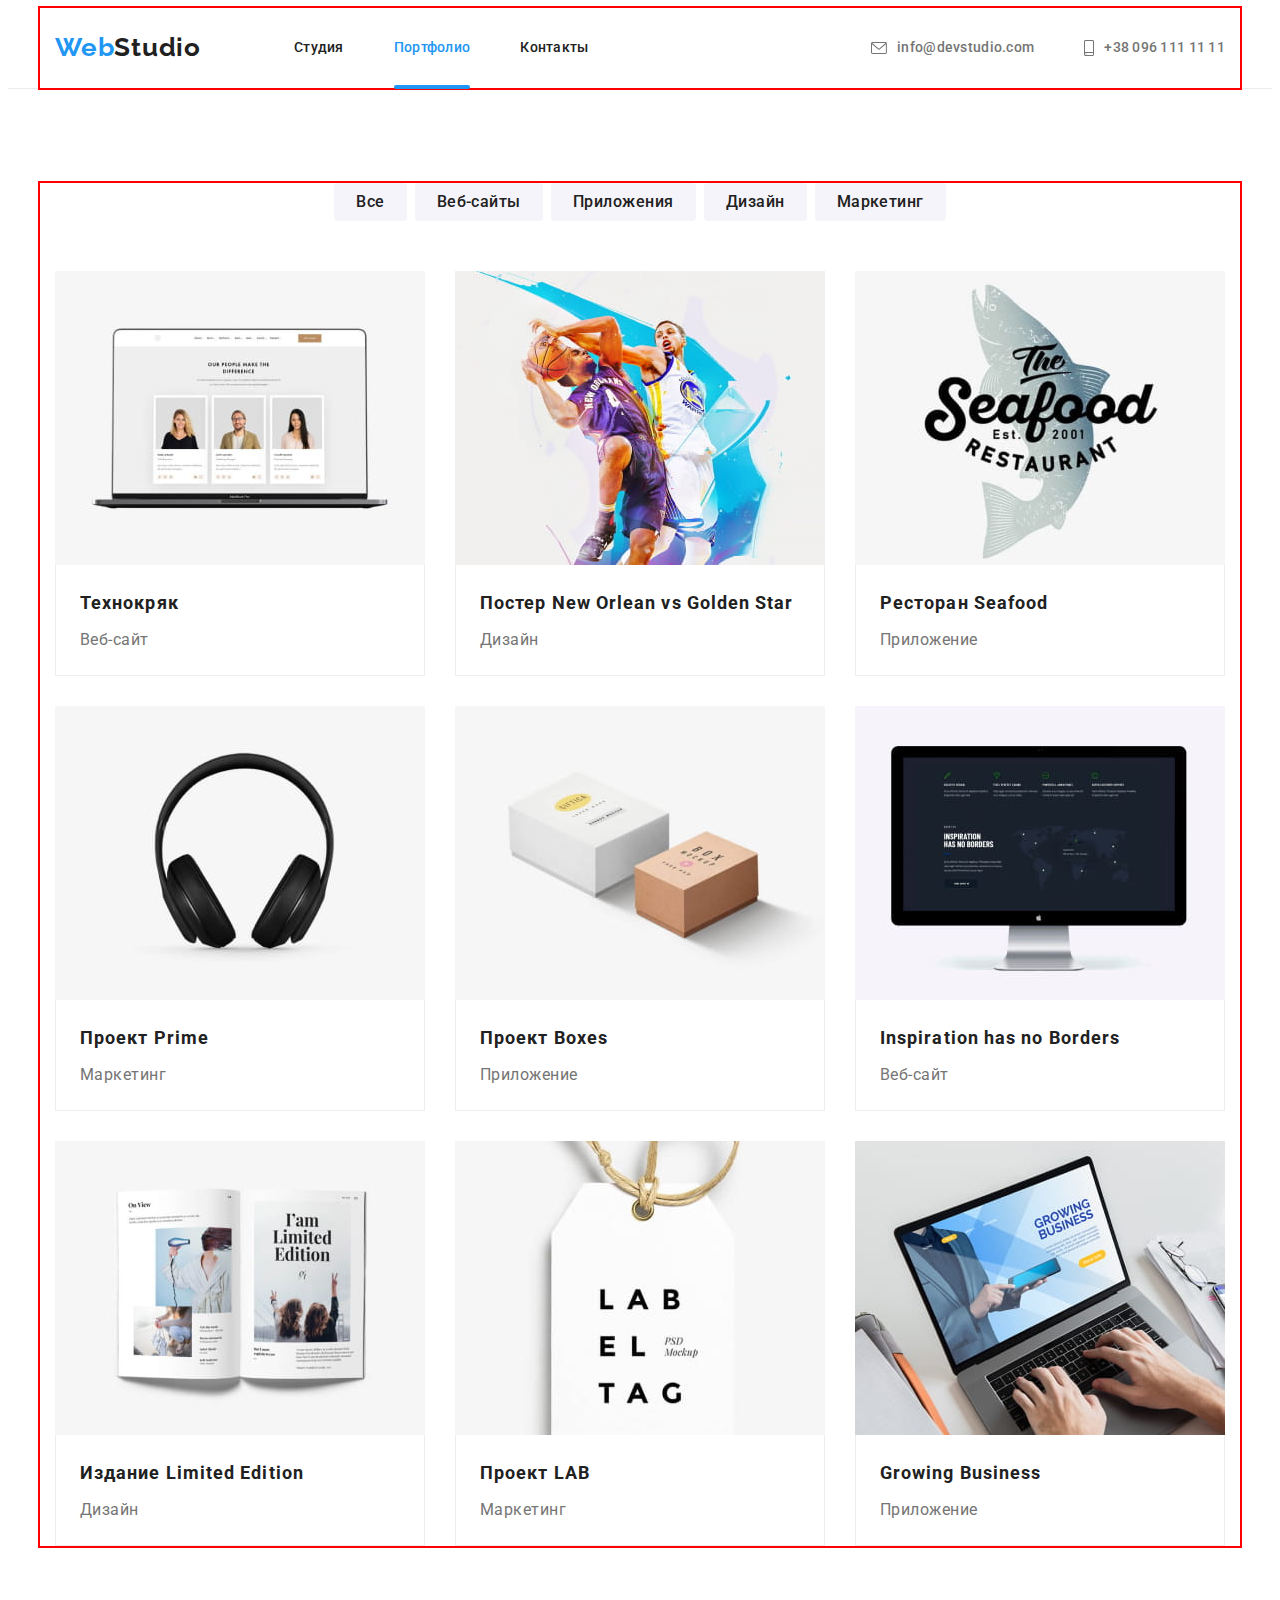
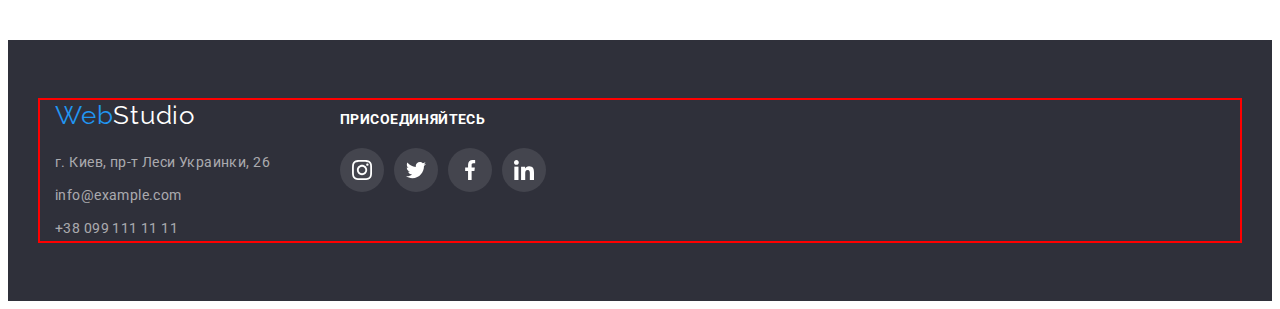
==== portfolio.html @ 6e66786e "adding files" ====
<!DOCTYPE html>
<html lang="ru">
  <head>
    <meta charset="UTF-8" />
    <meta http-equiv="X-UA-Compatible" content="IE=edge" />
    <meta name="viewport" content="width=device-width, initial-scale=1.0" />
    <title>Document</title>
    <link
      href="https://fonts.googleapis.com/css2?family=Raleway:wght@700&family=Roboto:wght@400;500;700;900&display=swap"
      rel="stylesheet"
    />
    <link
      rel="stylesheet"
      href="https://cdnjs.cloudflare.com/ajax/libs/modern-normalize/1.1.0/modern-normalize.min.css"
      integrity="sha512-wpPYUAdjBVSE4KJnH1VR1HeZfpl1ub8YT/NKx4PuQ5NmX2tKuGu6U/JRp5y+Y8XG2tV+wKQpNHVUX03MfMFn9Q=="
      crossorigin="anonymous"
      referrerpolicy="no-referrer"
    />
    <link
      rel="stylesheet"
      href="https://cdnjs.cloudflare.com/ajax/libs/animate.css/4.1.1/animate.min.css"
    />
    <link rel="stylesheet" href="./css/styles.css" />
  </head>
  <body class="page">
    <header class="header">
      <div class="container header-container">
        <nav class="nav-general">
          <a href="" class="logo link">
            <span class="accent">Web</span>Studio
          </a>
          <ul class="sitenav list">
            <li class="nav-item">
              <a class="sitenav-link link" href="./index.html">Студия</a>
            </li>
            <li class="nav-item">
              <a class="sitenav-link current link" href="">Портфолио</a>
            </li>
            <li class="nav-item">
              <a class="sitenav-link link" href="">Контакты</a>
            </li>
          </ul>
        </nav>
        <ul class="authnav-list list">
          <li class="sitenav-item">
            <a class="link authnav-link" href="mailto:info@devstudio.com">
              <svg class="header-icon" width="16" height="12">
                <use href="./images/symbol-defs.svg#icon-envelope"></use>
              </svg>
              info@devstudio.com</a
            >
          </li>
          <li class="sitenav-item">
            <a class="authnav-link link" href="tel:+380961111111">
              <svg class="header-icon" width="10" height="16">
                <use href="./images/symbol-defs.svg#icon-smartphone"></use>
              </svg>
              +38 096 111 11 11</a
            >
          </li>
        </ul>
      </div>
    </header>
    <main>
      <section class="section portfolio-section">
        <div class="container">
          <h1 class="visually-hidden">portfolio</h1>
          <ul class="list button-list">
            <li class="button-items">
              <button class="button-primary" type="button">Все</button>
            </li>
            <li class="button-items">
              <button class="button-primary" type="button">Веб-сайты</button>
            </li>
            <li class="button-items">
              <button class="button-primary" type="button">Приложения</button>
            </li>
            <li class="button-items">
              <button class="button-primary" type="button">Дизайн</button>
            </li>
            <li class="button-items">
              <button class="button-primary" type="button">Маркетинг</button>
            </li>
          </ul>
          <div class="projects-box">
            <ul class="projects-list list">
              <li class="projects-item">
                <a class="projects-link link" href="">
                  <div class="image-portfolio">
                    <img
                      src="./images/portfolio1.jpg"
                      alt="ноутбук с сайтом"
                      width="370"
                      height="294"
                    />
                    <div class="projects-overlay">
                      <p class="image-portfolio-text">
                        Ресурс предлагает комплексные предложения с разным
                        уровнем функционала и сервисов. Все это позволит
                        посетителю получить исчерпывающие сведения о компании
                        или частном лице.
                      </p>
                    </div>
                  </div>
                  <div class="items-portfolio">
                    <h2 class="items-title">Технокряк</h2>
                    <p class="items-text">Веб-сайт</p>
                  </div>
                </a>
              </li>
              <li class="projects-item">
                <a class="projects-link link" href="">
                  <div class="image-portfolio">
                    <img
                      src="./images/portfolio2.jpg"
                      alt="баскетболисты"
                      width="370"
                      height="294"
                    />
                    <div class="projects-overlay">
                      <p class="image-portfolio-text">
                        Ресурс предлагает комплексные предложения с разным
                        уровнем функционала и сервисов. Все это позволит
                        посетителю получить исчерпывающие сведения о компании
                        или частном лице.
                      </p>
                    </div>
                  </div>
                  <div class="items-portfolio">
                    <h2 class="items-title">
                      Постер <span lang="en">New Orlean vs Golden Star</span>
                    </h2>
                    <p class="items-text">Дизайн</p>
                  </div>
                </a>
              </li>
              <li class="projects-item">
                <a class="projects-link link" href="">
                  <div class="image-portfolio">
                    <img
                      src="./images/portfolio3.jpg"
                      alt="лого рыбного ресторана"
                      width="370"
                      height="294"
                    />
                    <div class="projects-overlay">
                      <p class="image-portfolio-text">
                        Ресурс предлагает комплексные предложения с разным
                        уровнем функционала и сервисов. Все это позволит
                        посетителю получить исчерпывающие сведения о компании
                        или частном лице.
                      </p>
                    </div>
                  </div>
                  <div class="items-portfolio">
                    <h2 class="items-title">
                      Ресторан <span lang="en">Seafood</span>
                    </h2>
                    <p class="items-text">Приложение</p>
                  </div>
                </a>
              </li>
              <li class="projects-item">
                <a class="projects-link link" href="">
                  <div class="image-portfolio">
                    <img
                      src="./images/portfolio4.jpg"
                      alt="наушники"
                      width="370"
                      height="294"
                    />
                    <div class="projects-overlay">
                      <p class="image-portfolio-text">
                        Ресурс предлагает комплексные предложения с разным
                        уровнем функционала и сервисов. Все это позволит
                        посетителю получить исчерпывающие сведения о компании
                        или частном лице.
                      </p>
                    </div>
                  </div>
                  <div class="items-portfolio">
                    <h2 class="items-title">
                      Проект <span lang="en">Prime</span>
                    </h2>
                    <p class="items-text">Маркетинг</p>
                  </div>
                </a>
              </li>
              <li class="projects-item">
                <a class="projects-link link" href="">
                  <div class="image-portfolio">
                    <img
                      src="./images/portfolio5.jpg"
                      alt="две книги"
                      width="370"
                      height="294"
                    />
                    <div class="projects-overlay">
                      <p class="image-portfolio-text">
                        Ресурс предлагает комплексные предложения с разным
                        уровнем функционала и сервисов. Все это позволит
                        посетителю получить исчерпывающие сведения о компании
                        или частном лице.
                      </p>
                    </div>
                  </div>
                  <div class="items-portfolio">
                    <h2 class="items-title">
                      Проект <span lang="en">Boxes</span>
                    </h2>
                    <p class="items-text">Приложение</p>
                  </div>
                </a>
              </li>
              <li class="projects-item">
                <a class="projects-link link" href="">
                  <div class="image-portfolio">
                    <img
                      src="./images/portfolio6.jpg"
                      alt="экран компьютера"
                      width="370"
                      height="294"
                    />
                    <div class="projects-overlay">
                      <p class="image-portfolio-text">
                        Ресурс предлагает комплексные предложения с разным
                        уровнем функционала и сервисов. Все это позволит
                        посетителю получить исчерпывающие сведения о компании
                        или частном лице.
                      </p>
                    </div>
                  </div>
                  <div class="items-portfolio">
                    <h2 class="items-title" lang="en">
                      Inspiration has no Borders
                    </h2>
                    <p class="items-text">Веб-сайт</p>
                  </div>
                </a>
              </li>
              <li class="projects-item">
                <a class="projects-link link" href="">
                  <div class="image-portfolio">
                    <img
                      src="./images/portfolio7.jpg"
                      alt="журнал"
                      width="370"
                      height="294"
                    />
                    <div class="projects-overlay">
                      <p class="image-portfolio-text">
                        Ресурс предлагает комплексные предложения с разным
                        уровнем функционала и сервисов. Все это позволит
                        посетителю получить исчерпывающие сведения о компании
                        или частном лице.
                      </p>
                    </div>
                  </div>
                  <div class="items-portfolio">
                    <h2 class="items-title">
                      Издание <span lang="en">Limited Edition</span>
                    </h2>
                    <p class="items-text">Дизайн</p>
                  </div>
                </a>
              </li>
              <li class="projects-item">
                <a class="projects-link link" href="">
                  <div class="image-portfolio">
                    <img
                      src="./images/portfolio8.jpg"
                      alt="журнал"
                      width="370"
                      height="294"
                    />
                    <div class="projects-overlay">
                      <p class="image-portfolio-text">
                        Ресурс предлагает комплексные предложения с разным
                        уровнем функционала и сервисов. Все это позволит
                        посетителю получить исчерпывающие сведения о компании
                        или частном лице.
                      </p>
                    </div>
                  </div>
                  <div class="items-portfolio">
                    <h2 class="items-title">Проект LAB</h2>
                    <p class="items-text">Маркетинг</p>
                  </div>
                </a>
              </li>
              <li class="projects-item">
                <a class="projects-link link" href="">
                  <div class="image-portfolio">
                    <img
                      src="./images/portfolio9.jpg"
                      alt="руки на клавиатуре"
                      width="370"
                      height="294"
                    />
                    <div class="projects-overlay">
                      <p class="image-portfolio-text">
                        Ресурс предлагает комплексные предложения с разным
                        уровнем функционала и сервисов. Все это позволит
                        посетителю получить исчерпывающие сведения о компании
                        или частном лице.
                      </p>
                    </div>
                  </div>
                  <div class="items-portfolio">
                    <h2 class="items-title" lang="en">Growing Business</h2>
                    <p class="items-text">Приложение</p>
                  </div>
                </a>
              </li>
            </ul>
          </div>
        </div>
      </section>
    </main>
    <footer class="footer">
      <div class="container footer-container">
        <div class="footer-content">
          <a href="" class="footer-logo link">
            <span class="footer-accent">Web</span>Studio
          </a>
          <address class="footer-address">
            <ul class="footer-list">
              <li class="footer-items">
                <a
                  class="infofooter-link link"
                  href="https://goo.gl/maps/jRYS7xwpVxC2w3iY8"
                  target="_blank"
                  rel="nooppener noreferrer"
                >
                  г. Киев, пр-т Леси Украинки, 26
                </a>
              </li>
              <li class="footer-items">
                <a class="infofooter-link link" href="mailto:info@example.com"
                  >info@example.com
                </a>
              </li>
              <li class="footer-items">
                <a class="infofooter-link link" href="tel:+380991111111"
                  >+38 099 111 11 11</a
                >
              </li>
            </ul>
          </address>
        </div>
        <div class="join-content">
          <h2 class="footer-social-title">Присоединяйтесь</h2>
          <ul class="footer-social-list list">
            <li class="footer-social-item">
              <a href="" class="footer-social-link link">
                <svg class="footer-social-icon" width="20" height="20">
                  <use href="./images/symbol-defs.svg#icon-instagram"></use>
                </svg>
              </a>
            </li>
            <li class="footer-social-item">
              <a href="" class="footer-social-link link">
                <svg class="footer-social-icon" width="20" height="20">
                  <use href="./images/symbol-defs.svg#icon-twitter"></use>
                </svg>
              </a>
            </li>
            <li class="footer-social-item">
              <a href="" class="footer-social-link link">
                <svg class="footer-social-icon" width="20" height="20">
                  <use href="./images/symbol-defs.svg#icon-facebook"></use>
                </svg>
              </a>
            </li>
            <li class="footer-social-item">
              <a href="" class="footer-social-link link">
                <svg class="footer-social-icon" width="20" height="20">
                  <use href="./images/symbol-defs.svg#icon-linkedin"></use>
                </svg>
              </a>
            </li>
          </ul>
        </div>
      </div>
    </footer>
  </body>
</html>
---- css/styles.css ----
html {
  box-sizing: border-box;
}
*,
*::before,
*::after {
  box-sizing: inherit;
}
:root {
  --primary-text-color: #212121;
  --primary-white-color: #ffffff;
  --accent-color: #2196f3;
  --secondary-text-color: #757575;
  --header-background-color: #2f303a;
  --secondary-background-color: #f5f4fa;
  --typical-margin: 10px;
}
body {
  color: var(--primary-text-color);
  font-family: Roboto, sans-serif;
  background-color: var(--primary-white-color);
}

p,
h1,
h2,
h3,
h4,
h5,
h6 {
  margin: 0;
}

img {
  display: block;
  max-width: 100%;
  height: auto;
}
ul {
  margin: 0;
  padding-left: 0;
}
button {
  font-family: inherit;
  cursor: pointer;
  border: 0;
}
.visually-hidden {
  position: absolute;
  width: 1px;
  height: 1px;
  margin: -1px;
  border: 0;
  padding: 0;
  white-space: nowrap;
  clip-path: inset(100%);
  clip: rect(0 0 0 0);
  overflow: hidden;
}
.container {
  width: 1200px;
  padding-left: 15px;
  padding-right: 15px;
  margin: 0 auto;
  outline: 2px solid red;
}
.header {
  border-bottom: 1px solid #ececec;
}
.page {
  color: var(--primary-text-color);
  background-color: var(--primary-white-color);
}
.logo {
  color: var(--primary-text-color);
  font-family: Raleway, sans-serif;
  font-weight: 700;
  font-size: 26px;
  line-height: 1.2;
  letter-spacing: 0.03em;
  margin-right: 93px;
  transition: color 250ms cubic-bezier(0.4, 0, 0.2, 1);
}
.accent {
  color: var(--accent-color);
  transition: color 250ms cubic-bezier(0.4, 0, 0.2, 1);
}
.logo:hover,
.logo:focus {
  color: var(--accent-color);
}
.accent:hover,
.accent:focus {
  color: var(--primary-text-color);
}
.list {
  list-style: none;
}

.link {
  text-decoration: none;
}
/* основной цвет текста #212121 */
/* цвет второстепенного текста #757575 */
/* цвет ссылок синий #2196F3 */
/* белый цвет #FFFFFF */
/* цвет фона шапки и футера #2F303A; */
/* цвет фона основной #E5E5E5; */
/* цвет фона вторичный #F5F4FA; */

/* site-nav */

.header-container {
  display: flex;
  align-items: center;
}
.nav-general {
  display: flex;
  align-items: center;
}
.sitenav {
  color: var(--primary-text-color);
  font-weight: 500;
  font-size: 14px;
  line-height: 1.14;
  letter-spacing: 0.02em;
  display: flex;
}
.nav-item:not(:last-child) {
  margin-right: 50px;
}
.sitenav-link {
  display: block;
  color: var(--primary-text-color);
  font-weight: 500;
  font-size: 14px;
  line-height: 1.14;
  letter-spacing: 0.02em;
  padding-top: 32px;
  padding-bottom: 32px;
  position: relative;
  transition: color 250ms cubic-bezier(0.4, 0, 0.2, 1);
}

.sitenav-link:hover,
.sitenav-link:focus {
  color: var(--accent-color);
}
.link.current::after {
  content: "";
  display: block;
  position: absolute;
  background-color: var(--accent-color);
  left: 0;
  bottom: -1px;
  width: 100%;
  height: 4px;
  border-radius: 2px;
  transition: transform 250ms cubic-bezier(0.4, 0, 0.2, 1);
}

.link.current {
  color: var(--accent-color);
}

.authnav-list {
  display: flex;
  margin-left: auto;
}
.sitenav-item:not(:last-child) {
  margin-right: 50px;
}
.header-icon {
  fill: currentColor;
  transition: fill 250ms cubic-bezier(0.4, 0, 0.2, 1);
}
.sitenav-item {
  display: flex;
  justify-content: center;
}
.authnav-link {
  display: flex;
  align-items: center;
  transition: color 250ms cubic-bezier(0.4, 0, 0.2, 1);

  font-weight: 500;
  font-size: 14px;
  line-height: 1.14;
  letter-spacing: 0.02em;
  color: var(--secondary-text-color);
}
.header-icon:hover,
.header-icon:focus {
  fill: var(--accent-color);
}
.header-icon {
  margin-right: var(--typical-margin);
}

.authnav-link:hover,
.authnav-link:focus {
  color: var(--accent-color);
}
.hero {
  padding-top: 200px;
  padding-bottom: 200px;
  text-align: center;
  display: block;
  background-image: linear-gradient(
      rgba(47, 48, 58, 0.4),
      rgba(47, 48, 58, 0.4)
    ),
    url(../images/background.jpg);
  background-repeat: no-repeat;
  height: 600px;
  background-position: center;
  background-size: cover;
  background-color: #c4c4c4;
  max-width: 1600px;
  margin: 0 auto;
}

.hero-title {
  color: var(--primary-white-color);
  font-weight: 900;
  font-size: 44px;
  line-height: 1.36;
  text-align: center;
  letter-spacing: 0.06em;
  text-transform: uppercase;
  width: 696px;
  margin-bottom: 35px;
  margin-right: auto;
  margin-left: auto;
}

.hero-button {
  display: inline-block;
  color: var(--primary-white-color);
  background-color: var(--accent-color);
  font-weight: 700;
  font-size: 16px;
  line-height: 1.87;
  letter-spacing: 0.06em;
  align-items: center;
  text-align: center;
  min-width: 200px;
  min-height: 50px;
  border-radius: 4px;
  padding: 10px 32px;
  box-shadow: 0px 4px 4px rgba(0, 0, 0, 0.15);
}
.section {
  padding-top: 94px;
  padding-bottom: 94px;
}
.features .container {
  display: flex;
}
.features-list {
  display: flex;
  justify-content: center;
}

.features-icon-content {
  width: 270px;
  height: 120px;
  display: flex;
  padding: 0;
  border: none;
  background-size: auto;
  background-repeat: no-repeat;
  background-position: center;
  background-color: #f5f4fa;
  border-radius: 4px;
  align-items: center;
  justify-content: center;
}
.features-icon {
  display: flex;
  fill: currentColor;
}
.features-item:not(:last-child) {
  margin-right: 30px;
}
.features-title {
  font-weight: 700;
  font-size: 14px;
  line-height: 1.14;
  letter-spacing: 0.03em;
  text-transform: uppercase;
  color: var(--primary-text-color);
  margin-bottom: var(--typical-margin);
  margin-top: 30px;
}
.features-text {
  color: var(--secondary-text-color);
  font-size: 14px;
  line-height: 1.71;
  letter-spacing: 0.03em;
}
.features .list {
  padding: 0px;
}

.about-item {
  position: relative;
}

.about-us-text {
  display: flex;
  position: absolute;
  width: 370px;
  height: 70px;
  left: 0;
  bottom: 0;
  background: rgba(47, 48, 58, 0.8);
  justify-content: center;
  font-weight: 700;
  font-size: 14px;
  line-height: 1.14;
  align-items: center;

  letter-spacing: 0.03em;
  text-transform: uppercase;

  color: var(--primary-white-color);
}
.about-us {
  padding-top: 0;
}
.about {
  margin-bottom: 50px;
  min-width: 376px;
}
.about-item + .about-item {
  margin-left: 30px;
}
.about-list {
  display: flex;
  justify-content: space-between;
}

.team-background {
  background-color: var(--secondary-background-color);
}
.about,
.team {
  font-size: 36px;
  line-height: 1.16;
  text-align: center;
  letter-spacing: 0.03em;
  color: var(--primary-text-color);
}
.team-content {
  display: flex;
}
.team-item {
  width: 270px;
  background-color: var(--primary-white-color);
  box-shadow: 0px 1px 3px rgba(0, 0, 0, 0.12), 0px 1px 1px rgba(0, 0, 0, 0.14),
    0px 2px 1px rgba(0, 0, 0, 0.2);
  border-radius: 0px 0px 4px 4px;
}
.team-item + .team-item {
  margin-left: 30px;
}
.team {
  margin-bottom: 50px;
}
.team-list {
  display: flex;
}
.team-title {
  font-weight: 500;
  font-size: 16px;
  line-height: 1.18;
  text-align: center;
  letter-spacing: 0.03em;
  color: var(--primary-text-color);
  margin-bottom: var(--typical-margin);
}
.team-text {
  font-size: 16px;
  line-height: 1.18;
  text-align: center;
  letter-spacing: 0.03em;
  color: var(--secondary-text-color);
}

.team-padding {
  padding-top: 30px;
  padding-bottom: 30px;
}
.team-social-list {
  display: flex;
  justify-content: center;
  margin-top: 16px;
}
.team-social-item + .team-social-item {
  margin-left: 10px;
}

.team-social-link {
  width: 44px;
  height: 44px;
  border-radius: 50%;
  display: flex;
  align-items: center;
  justify-content: center;
  fill: #afb1b8;
  transition: background-color 250ms cubic-bezier(0.4, 0, 0.2, 1),
    fill 250ms cubic-bezier(0.4, 0, 0.2, 1);
}
.team-social-link:hover,
.team-social-link:focus {
  background-color: var(--accent-color);
  fill: var(--primary-white-color);
}
.portfolio-section {
  padding-top: 94px;
  padding-bottom: 94px;
}

.button-items + .button-items {
  margin-left: 8px;
}
.button-list {
  margin-bottom: 50px;
  display: flex;
  justify-content: center;
}
.button-primary {
  color: var(--primary-text-color);
  background-color: var(--secondary-background-color);
  font-weight: 500;
  font-size: 16px;
  line-height: 1.62;
  letter-spacing: 0.03em;
  text-align: center;
  border-radius: 4px;
  padding: 6px 22px;
  transition: color 250ms cubic-bezier(0.4, 0, 0.2, 1),
    background-color 250ms cubic-bezier(0.4, 0, 0.2, 1),
    box-shadow 250ms cubic-bezier(0.4, 0, 0.2, 1),
    border-radius 250ms cubic-bezier(0.4, 0, 0.2, 1);
}
.button-primary:hover,
.button-primary:focus {
  color: var(--primary-white-color);
  background-color: var(--accent-color);
  box-shadow: 0px 3px 1px rgba(0, 0, 0, 0.1), 0px 1px 2px rgba(0, 0, 0, 0.08),
    0px 2px 2px rgba(0, 0, 0, 0.12);
  border-radius: 4px;
}
.items-portfolio {
  padding: 20px 24px;
  border-left: 1px solid #eeeeee;
  border-right: 1px solid #eeeeee;
  border-bottom: 1px solid #eeeeee;
}
.items-title {
  font-weight: 700;
  font-size: 18px;
  line-height: 2;
  letter-spacing: 0.06em;
  color: var(--primary-text-color);
  margin-bottom: 4px;
}

.image-portfolio {
  position: relative;
  overflow: hidden;
}
.projects-overlay {
  position: absolute;
  display: inline-block;
  top: 0;
  left: 0;
  width: 100%;
  height: 100%;
  background: rgba(33, 150, 243, 0.9);
  transform: translateY(100%);
  transition: transform 250ms cubic-bezier(0.4, 0, 0.2, 1);
}
.image-portfolio-text {
  font-weight: 400;
  font-size: 18px;
  line-height: 1.56;
  letter-spacing: 0.03em;
  color: var(--primary-white-color);
  position: absolute;
  width: 100%;
  top: 50%;
  left: 50%;
  transform: translate(-50%, -50%);
  padding: 63px 24px;
  display: block;
}

.projects-list {
  display: flex;
  flex-wrap: wrap;
}
.projects-item {
  width: 370px;
  margin-right: 30px;
  margin-bottom: 30px;
  background: #ffffff;
}
.projects-link {
  display: block;
  transition: box-shadow 250ms cubic-bezier(0.4, 0, 0.2, 1);
}
.projects-link:hover .projects-overlay,
.projects-link:focus .projects-overlay {
  transform: translateY(0);
}

.projects-link:hover,
.projects-link:focus {
  box-shadow: 0px 1px 1px rgba(0, 0, 0, 0.12), 0px 4px 4px rgba(0, 0, 0, 0.06),
    1px 4px 6px rgba(0, 0, 0, 0.16);
}
.projects-item:nth-child(3n) {
  margin-right: 0;
}

.projects-item:nth-last-child(-n + 3) {
  margin-bottom: 0;
}
.items-text {
  font-size: 16px;
  line-height: 1.87;
  letter-spacing: 0.03em;
  color: var(--secondary-text-color);
}
.clients-title {
  font-size: 36px;
  line-height: 1.16;
  text-align: center;
  letter-spacing: 0.03em;
  color: var(--primary-text-color);
  margin-bottom: 50px;
}

/* -------- */

.client-item {
  width: 170px;
  height: 92px;
}

.client-link {
  display: flex;
  align-items: center;
  justify-content: center;
  border: 1px solid #afb1b8;
  box-sizing: border-box;
  border-radius: 4px;
  width: 100%;
  height: 100%;
  fill: #afb1b8;
  width: 170px;
  height: 92px;
  fill: #afb1b8;
  transition: border-color 250ms cubic-bezier(0.4, 0, 0.2, 1),
    fill 250ms cubic-bezier(0.4, 0, 0.2, 1);
}

.client-link:hover,
.client-link:focus {
  fill: var(--accent-color);
  border-color: var(--accent-color);
}

.clients-list {
  display: flex;
}

.client-item + .client-item {
  margin-left: 30px;
}

footer {
  background-color: var(--header-background-color);
}
.footer {
  padding-top: 60px;
  padding-bottom: 60px;
}
.footer-logo {
  color: var(--primary-white-color);
  font-family: Raleway, sans-serif;
  font-size: 26px;
  line-height: 1.2;
  letter-spacing: 0.03em;
  transition: color 250ms cubic-bezier(0.4, 0, 0.2, 1);
}
.footer-logo:hover,
.footer-logo:focus {
  color: var(--accent-color);
}
.footer-accent {
  color: var(--accent-color);
  transition: color 250ms cubic-bezier(0.4, 0, 0.2, 1);
}
.footer-accent:hover,
.footer-accent:focus {
  color: var(--primary-white-color);
}
.footer-items:not(:last-child) {
  margin-bottom: 9px;
}

.footer-list {
  list-style: none;
  font-style: normal;
}
.footer-address {
  margin-top: 20px;
}
.infofooter-link:hover,
.infofooter-link:focus {
  color: var(--primary-white-color);
}
.infofooter-link {
  font-weight: 400;
  font-size: 14px;
  line-height: 1.71;
  letter-spacing: 0.03em;
  color: rgba(255, 255, 255, 0.6);
  transition: color 250ms cubic-bezier(0.4, 0, 0.2, 1);
}

.footer-social-title {
  font-weight: 700;
  font-size: 14px;
  line-height: 1.14;
  letter-spacing: 0.03em;
  text-transform: uppercase;
  color: #ffffff;
  margin-bottom: 20px;
}

.footer-container {
  display: flex;
  align-items: baseline;
}

.join-content {
  margin-left: 70px;
}

.footer-social-list {
  display: flex;
}
.footer-social-item + .footer-social-item {
  margin-left: 10px;
}

.footer-social-link {
  width: 44px;
  height: 44px;
  border-radius: 50%;
  display: flex;
  align-items: center;
  justify-content: center;
  fill: var(--primary-white-color);
  background-color: rgba(255, 255, 255, 0.1);
  transition: fill 250ms cubic-bezier(0.4, 0, 0.2, 1),
    background-color 250ms cubic-bezier(0.4, 0, 0.2, 1);
}
.footer-social-link:hover,
.footer-social-link:focus {
  background-color: var(--accent-color);
  fill: var(--primary-white-color);
}
.backdrop {
  position: fixed;
  width: 100%;
  height: 100%;
  top: 0;
  left: 0;
  background: rgba(0, 0, 0, 0.2);
  transition: opacity 250ms, visibility 250ms;
}
.backdrop.is-hidden .modal {
  transform: scale(0);
}

.modal {
  position: absolute;
  width: 528px;
  height: 581px;
  left: 50%;
  top: 50%;
  transform: translate(-50%, -50%) scale(1);
  background: var(--primary-white-color);
  box-shadow: 0px 1px 3px rgba(0, 0, 0, 0.12), 0px 1px 1px rgba(0, 0, 0, 0.14),
    0px 2px 1px rgba(0, 0, 0, 0.2);
  border-radius: 4px;
}
.modal-close {
  position: absolute;
  width: 30px;
  height: 30px;
  right: 10px;
  top: 10px;
  background: var(--primary-white-color);
  border: 1px solid rgba(0, 0, 0, 0.1);
  box-sizing: border-box;
}
.modal-icon {
  position: absolute;
  width: 18px;
  height: 18px;
  right: 5px;
  top: 5px;
}
.is-hidden {
  opacity: 0;
  visibility: hidden;
  pointer-events: none;
}
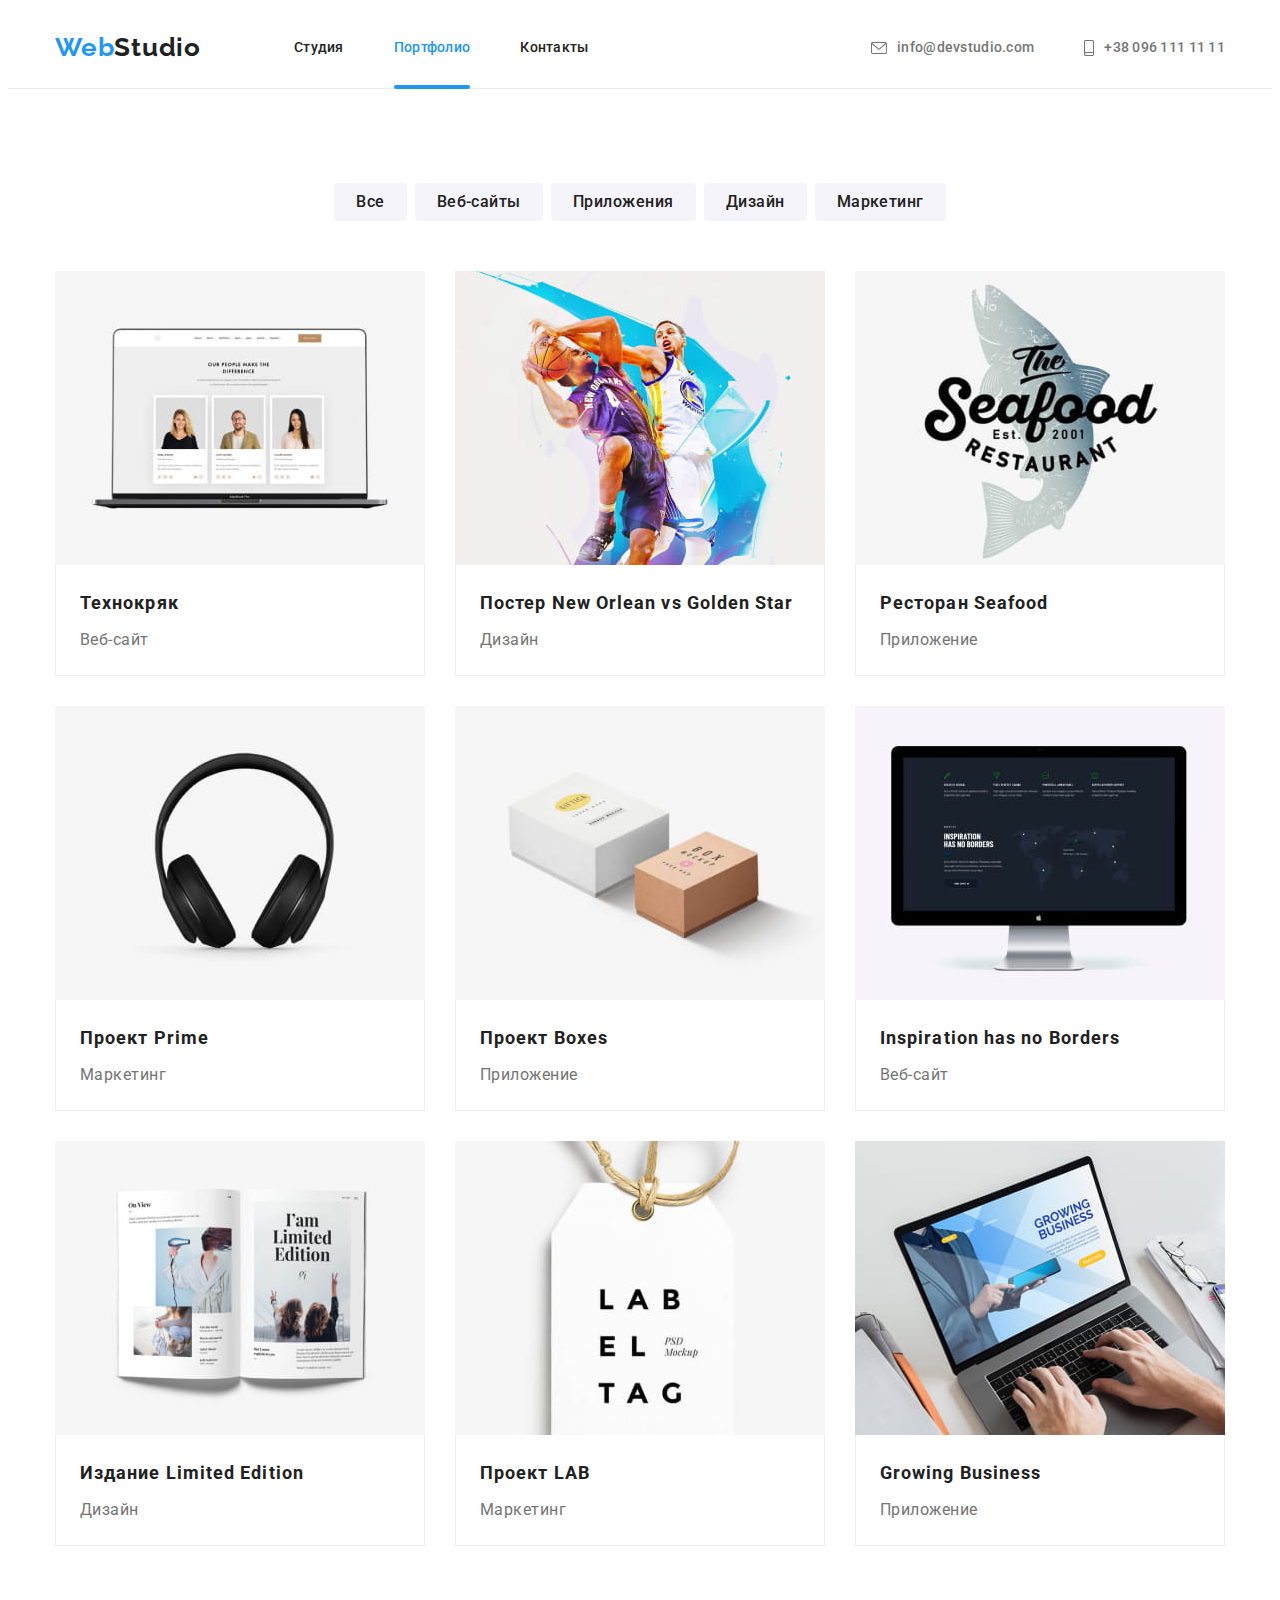
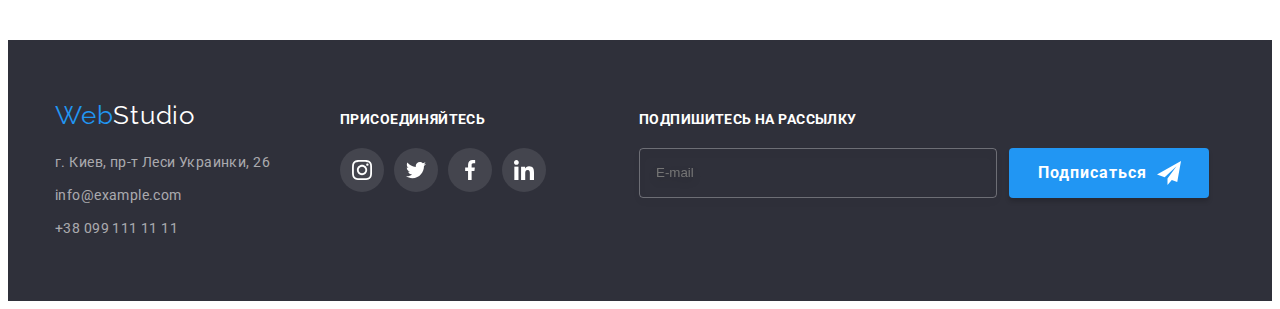
==== commit 8e9e7c66: "adding forms" ====
--- a/portfolio.html
+++ b/portfolio.html
@@ -381,6 +381,23 @@
             </li>
           </ul>
         </div>
+        <form class="sign-form">
+          <p class="sign-label">Подпишитесь на рассылку</p>
+          <div class="signup-field">
+            <input
+              type="email"
+              name="sign-up"
+              class="sign-input"
+              placeholder="E-mail"
+            />
+            <button type="submit" class="sign-button">
+              <span class="sign-text"> Подписаться </span>
+              <svg class="sign-icon" width="24" height="24">
+                <use href="./images/symbol-defs.svg#icon-send"></use>
+              </svg>
+            </button>
+          </div>
+        </form>
       </div>
     </footer>
   </body>
--- a/css/styles.css
+++ b/css/styles.css
@@ -62,7 +62,6 @@
   padding-left: 15px;
   padding-right: 15px;
   margin: 0 auto;
-  outline: 2px solid red;
 }
 .header {
   border-bottom: 1px solid #ececec;
@@ -676,6 +675,80 @@
   background-color: var(--accent-color);
   fill: var(--primary-white-color);
 }
+.sign-form {
+  margin-left: 93px;
+}
+
+.sign-label {
+  font-weight: 700;
+  font-size: 14px;
+  line-height: 1.14;
+  letter-spacing: 0.03em;
+  text-transform: uppercase;
+  color: var(--primary-white-color);
+  display: block;
+  margin-bottom: 20px;
+
+}
+
+.sign-input {
+  width: 358px;
+  height: 50px;
+  border: 1px solid rgba(255, 255, 255, 0.3);
+  box-sizing: border-box;
+  filter: drop-shadow(0px 4px 4px rgba(0, 0, 0, 0.15));
+  border-radius: 4px;
+  background-color: transparent;
+  padding-left: 16px;
+  transition: border-color 250ms cubic-bezier(0.4, 0, 0.2, 1);
+}
+
+.sign-input:focus {
+  outline: none;
+  border-color: var(--accent-color);
+}
+
+.signup-field {
+display: flex;
+justify-content: baseline;
+}
+
+.sign-button {
+  position: relative;
+  margin-left: 12px;
+  width: 200px;
+  height: 50px;
+  background: var(--accent-color);
+  box-shadow: 0px 4px 4px rgba(0, 0, 0, 0.15);
+  border-radius: 4px;
+  padding: 0;
+ 
+}
+.sign-text {
+  position: absolute;
+  top: 50%;
+  transform: translateY(-50%);
+  left: 29px;
+    font-weight: 700;
+    font-size: 16px;
+    line-height: 1.88;
+    text-align: center;
+    letter-spacing: 0.06em;
+    color: var(--primary-white-color);
+
+}
+
+.sign-icon {
+  fill: var(--primary-white-color);
+  margin-left: 10px;
+  position: absolute;
+  top: 50%;
+  transform: translateY(-50%);
+  left: 138px;
+
+ 
+}
+
 .backdrop {
   position: fixed;
   width: 100%;
@@ -700,6 +773,7 @@
   box-shadow: 0px 1px 3px rgba(0, 0, 0, 0.12), 0px 1px 1px rgba(0, 0, 0, 0.14),
     0px 2px 1px rgba(0, 0, 0, 0.2);
   border-radius: 4px;
+  padding: 40px;
 }
 .modal-close {
   position: absolute;
@@ -717,9 +791,144 @@
   height: 18px;
   right: 5px;
   top: 5px;
+  transition: fill 250ms cubic-bezier(0.4, 0, 0.2, 1);
+}
+.modal-icon:hover,
+.modal-icon:focus {
+fill: var(--accent-color);
 }
 .is-hidden {
   opacity: 0;
   visibility: hidden;
   pointer-events: none;
 }
+
+.modal-title {
+  width: 448px;
+
+  font-weight: 700;
+  font-size: 20px;
+  line-height: 1.15;
+  text-align: center;
+  letter-spacing: 0.03em;
+  color: var(--primary-text-color);
+  margin-bottom: 12px;
+}
+.modal-input {
+  width: 448px;
+  height: 40px;
+
+  border: 1px solid rgba(33, 33, 33, 0.2);
+  box-sizing: border-box;
+  border-radius: 4px;
+  background-color: transparent;
+  padding-left: 38px;
+  margin-bottom: 0;
+  outline: none;
+  transition: border-color 250ms cubic-bezier(0.4, 0, 0.2, 1);
+}
+.modal-input:focus {
+border-color: var(--accent-color);
+}
+.modal-input:focus + .form-icon {
+  fill: var(--accent-color);
+}
+.modal-label {
+  font-size: 12px;
+  line-height: 1.17;
+  letter-spacing: 0.01em;
+  color: var(--secondary-text-color);
+  margin-bottom: 4px;
+  display: block;
+}
+.modal-button-wrap{
+  display: flex;
+  justify-content: center;
+  align-items: center;
+}
+.modal-button {
+  width: 200px;
+  height: 50px;
+  background: #2196f3;
+  box-shadow: 0px 4px 4px rgba(0, 0, 0, 0.15);
+  border-radius: 4px;
+}
+.button-text {
+  font-weight: 700;
+  font-size: 16px;
+  line-height: 1.88px;
+
+  letter-spacing: 0.06em;
+
+  color: #ffffff;
+}
+.modal-field {
+  margin-bottom: 10px;
+ 
+}
+.input-wrap {
+  position: relative;
+}
+.form-icon {
+  position: absolute;
+  left: 12px;
+  top: 50%;
+  transform: translateY(-50%);
+  transition: fill 250ms cubic-bezier(0.4, 0, 0.2, 1);
+}
+.modal-comment {
+  width: 100%;
+  height: 120px;;
+  border: 1px solid rgba(33, 33, 33, 0.2);
+  box-sizing: border-box;
+  border-radius: 4px;
+  background-color: transparent;
+  padding-left: 16px;
+  margin-bottom: 0;
+  padding-top: 12px;
+  resize: none;
+  outline: none;
+  transition: border-color 250ms cubic-bezier(0.4, 0, 0.2, 1);
+}
+ .modal-comment:focus {
+   border-color: var(--accent-color);
+ }
+ .checkbox-label {
+  font-size: 14px;
+  line-height: 1.71;
+  letter-spacing: 0.03em;
+  color: var(--secondary-text-color);
+  display: flex;
+  justify-content: center;
+  align-items: center;
+  transition: background-color 250ms cubic-bezier(0.4, 0, 0.2, 1), background-image 250ms cubic-bezier(0.4, 0, 0.2, 1),
+
+ }
+
+
+ .checkbox-span {
+  color: var(--accent-color);
+  text-decoration: underline;
+  font-size: 14px;
+  line-height: 1.71;
+  letter-spacing: 0.03em;
+ }
+
+ .checkbox-label::before {
+   content: "";
+   display: block;
+   width: 16px;
+   height: 15px;
+   border: 2px solid var(--primary-text-color);
+   border-radius: 3px;
+   margin-right: 7px;
+ }
+ .modal-checkbox:checked + .checkbox-label::before {
+   background-color: var(--accent-color);
+   border: none;
+   background-image: url(../images/icon-check.svg);
+   background-repeat: no-repeat;
+   background-size: contain;
+   background-position: center;
+
+ }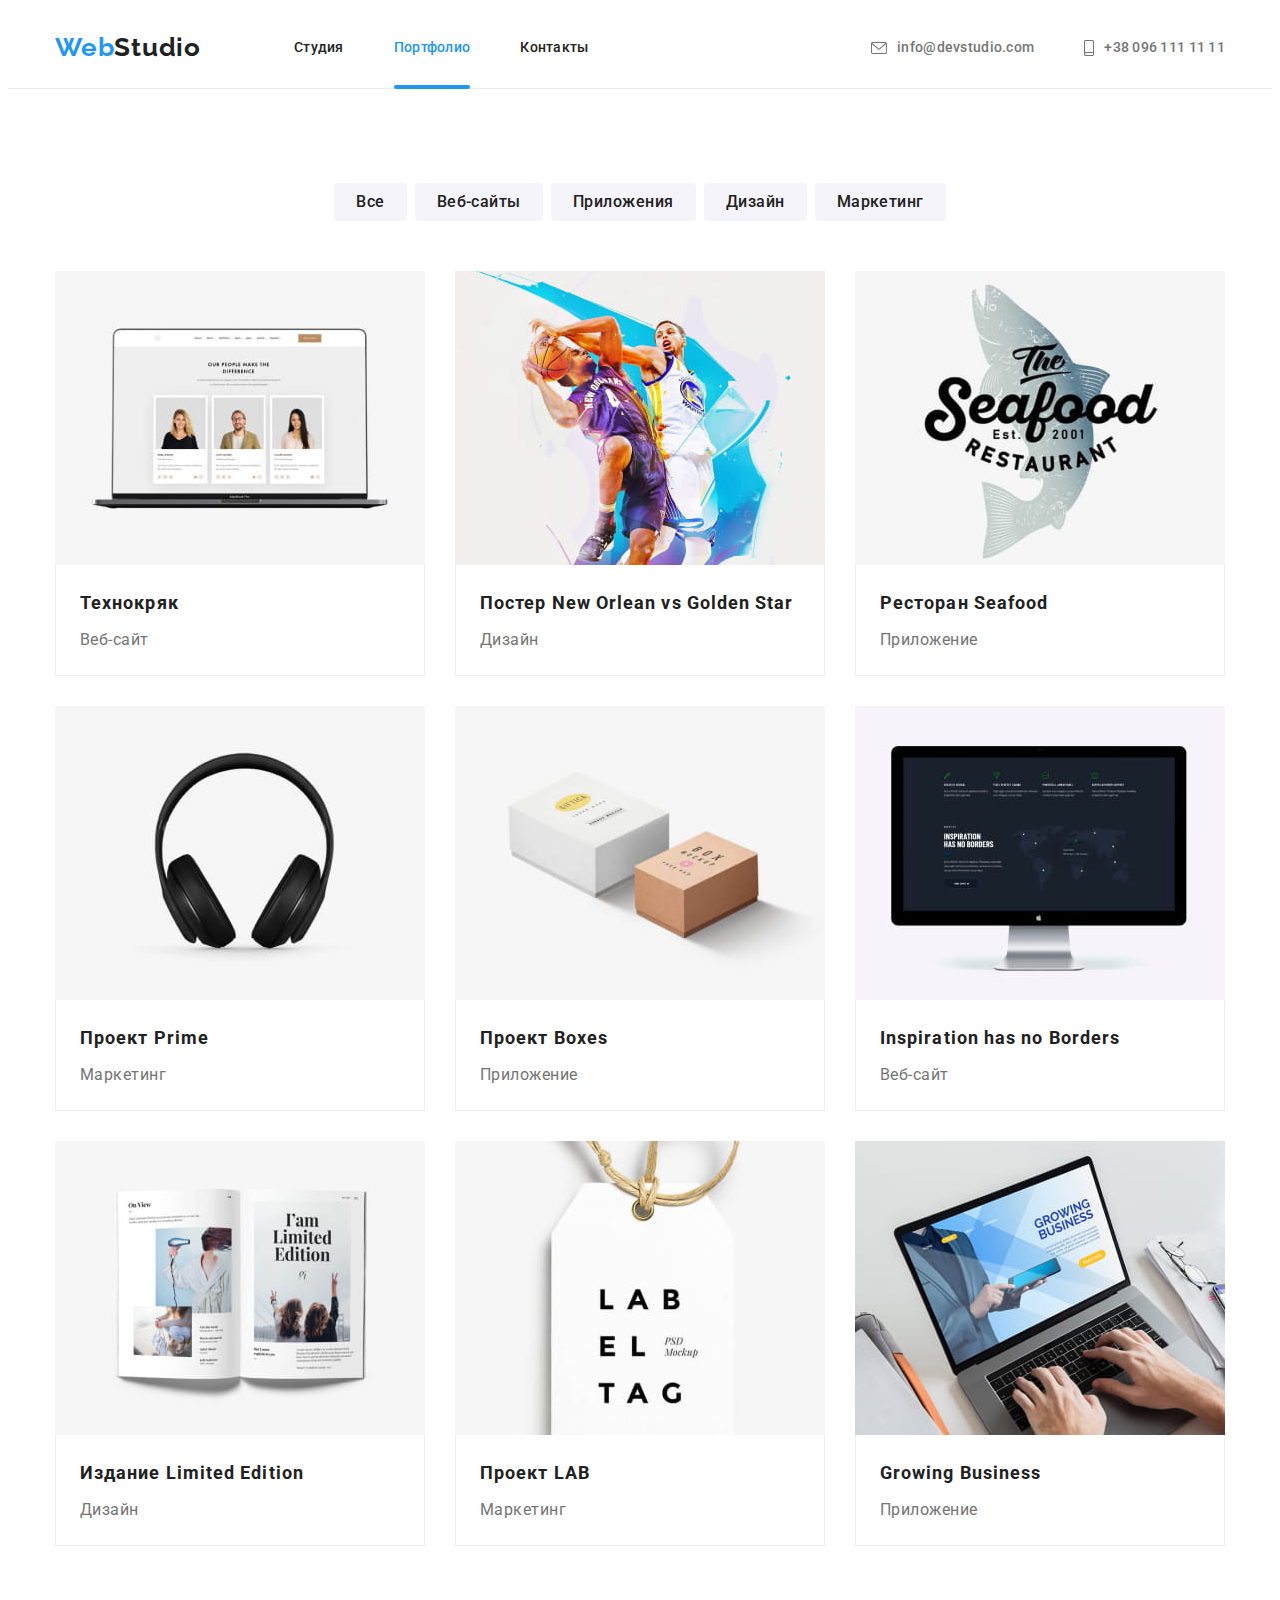
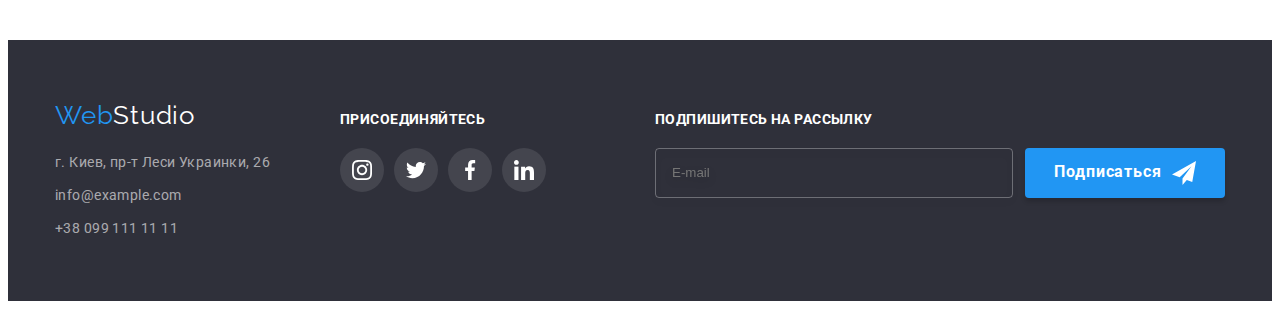
==== commit 28cc3ec1: "fixing mistakes" ====
--- a/portfolio.html
+++ b/portfolio.html
@@ -391,8 +391,8 @@
               placeholder="E-mail"
             />
             <button type="submit" class="sign-button">
-              <span class="sign-text"> Подписаться </span>
-              <svg class="sign-icon" width="24" height="24">
+              <span class="sign-button__text"> Подписаться </span>
+              <svg class="sign-button__icon" width="24" height="24">
                 <use href="./images/symbol-defs.svg#icon-send"></use>
               </svg>
             </button>
--- a/css/styles.css
+++ b/css/styles.css
@@ -649,6 +649,7 @@
 
 .join-content {
   margin-left: 70px;
+  flex-grow: 1;
 }
 
 .footer-social-list {
@@ -714,7 +715,9 @@
 }
 
 .sign-button {
-  position: relative;
+  display: inline-flex;
+  justify-content: center;
+  align-items: center;
   margin-left: 12px;
   width: 200px;
   height: 50px;
@@ -724,27 +727,19 @@
   padding: 0;
  
 }
-.sign-text {
-  position: absolute;
-  top: 50%;
-  transform: translateY(-50%);
-  left: 29px;
-    font-weight: 700;
-    font-size: 16px;
-    line-height: 1.88;
-    text-align: center;
-    letter-spacing: 0.06em;
-    color: var(--primary-white-color);
-
-}
-
-.sign-icon {
+.sign-button__text {
+ font-weight: 700;
+ font-size: 16px;
+ line-height: 1.88;
+ text-align: center;
+ letter-spacing: 0.06em;
+ color: var(--primary-white-color);
+
+}
+
+.sign-button__icon {
   fill: var(--primary-white-color);
   margin-left: 10px;
-  position: absolute;
-  top: 50%;
-  transform: translateY(-50%);
-  left: 138px;
 
  
 }
@@ -776,6 +771,9 @@
   padding: 40px;
 }
 .modal-close {
+  display: flex;
+  justify-content: center;
+  align-items: center;
   position: absolute;
   width: 30px;
   height: 30px;
@@ -784,13 +782,11 @@
   background: var(--primary-white-color);
   border: 1px solid rgba(0, 0, 0, 0.1);
   box-sizing: border-box;
+  border-radius: 50%;
 }
 .modal-icon {
-  position: absolute;
   width: 18px;
   height: 18px;
-  right: 5px;
-  top: 5px;
   transition: fill 250ms cubic-bezier(0.4, 0, 0.2, 1);
 }
 .modal-icon:hover,
@@ -876,7 +872,13 @@
   transform: translateY(-50%);
   transition: fill 250ms cubic-bezier(0.4, 0, 0.2, 1);
 }
+
+.modal-field--indent {
+  margin-bottom: 30px;
+  margin-top: 10px;
+}
 .modal-comment {
+  display: block;
   width: 100%;
   height: 120px;;
   border: 1px solid rgba(33, 33, 33, 0.2);
@@ -906,7 +908,8 @@
  }
 
 
- .checkbox-span {
+ .checkbox-link {
+   margin-left: 3px;
   color: var(--accent-color);
   text-decoration: underline;
   font-size: 14px;
